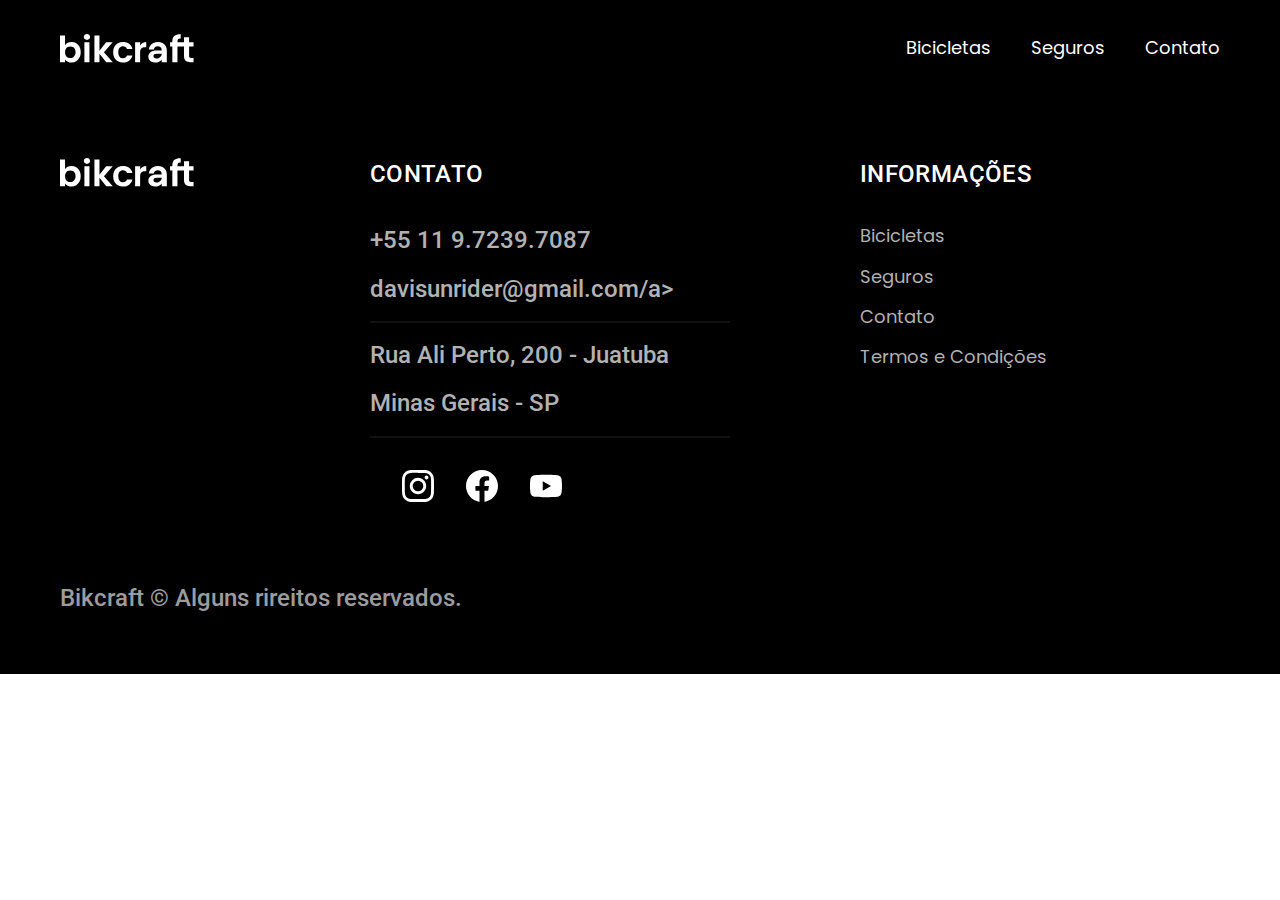
==== bicicletas.html @ 7c20a5f4 "add page bicicletas" ====
<!DOCTYPE html>
<html lang="pt-br">

<head>
  <meta charset="UTF-8">
  <meta name="viewport" content="width=device-width, initial-scale=1.0">
  <title>Bicicletas | Bikecraft</title>
  <meta name="description" content="Termos e Condições.">

  <link rel="stylesheet" href="./css/style.css">

  <link rel="preconnect" href="https://fonts.googleapis.com">
  <link rel="preconnect" href="https://fonts.gstatic.com" crossorigin>
  <link href="https://fonts.googleapis.com/css2?family=Poppins:wght@400;600&family=Roboto:wght@400;500&display=swap" rel="stylesheet">
  <link rel="preconnect" href="https://fonts.googleapis.com">
  <link rel="preconnect" href="https://fonts.gstatic.com" crossorigin>
  <link href="https://fonts.googleapis.com/css2?family=Antonio:wght@100..700&family=Merriweather:ital,wght@0,400;1,700&display=swap" rel="stylesheet">
</head>

<body>
  <header class="header-bg">
    <div class="header container">
      <a href="./">
        <img src="./img/bikcraft.svg" alt="Bikecraft">
      </a>
      <nav aria-label="primaria texto">
        <ul class="header-menu font-1-m cor-0">
          <li><a href="./bicicletas.html">Bicicletas</a></li>
          <li><a href="./seguros.html">Seguros</a></li>
          <li><a href="./contato.html">Contato</a></li>
        </ul>
      </nav>
    </div>
  </header>

  <main>

  </main>


  <footer class="footer-bg">
    <div class="footer container">
      <img src="./img/bikcraft.svg" alt="">
      <div class="footer-contato">
        <h3 class="font-2-l-b cor-0">Contato</h3>
        <ul class="cor-5 font-2-m">
          <li><a href="tel+5511927397087">+55 11 9.7239.7087</a></li>
          <li><a href="mailto:davisunrider@gmail.com">davisunrider@gmail.com/a></li>
          <li>Rua Ali Perto, 200 - Juatuba</li>
          <li>Minas Gerais - SP</li>
        </ul>
        <div class="footer-redes">
          <a href="./">
            <img src="./img/redes/instagram.svg" alt="Instagram">
          </a>
          <a href="./">
            <img src="./img/redes/facebook.svg" alt="Facebook">
          </a>
          <a href="./">
            <img src="./img/redes/youtube.svg" alt="YouTube">
          </a>
        </div>
      </div>
      <div class="footer-informacoes">
        <h3 class="font-2-l-b cor-0">Informações</h3>
        <nav>
          <ul class="font-1-m cor-5">
            <li><a href="./bicicletas.html">Bicicletas</a></li>
            <li><a href="./seguros.html">Seguros</a></li>
            <li><a href="./contato.html">Contato</a></li>
            <li><a href="./termos.html">Termos e Condições</a></li>
          </ul>
        </nav>
      </div>
      <p class="footer-copy font-2-m cor-6">Bikcraft © Alguns rireitos reservados.</p>
    </div>

  </footer>

</body>

</html>
---- css/style.css ----
@import "./global/global.css";
@import "./utilidades/tipografia.css";
@import "./utilidades/cores.css";

@import "./global/header.css";
@import "./global/footer.css";

/* Utilidades */
@import "./utilidades/componentes.css";

/* Home */
@import "./home/introducao.css";
@import "./home/tecnologia.css";
@import "./home/parceiros.css";
@import "./home/depoimento.css";

/* Bicicletas */
@import "./bicicletas/bicicletas-lista.css";

/* seguros */
@import "./seguros/seguros.css";

/* termos */
@import "./termos/termos.css";
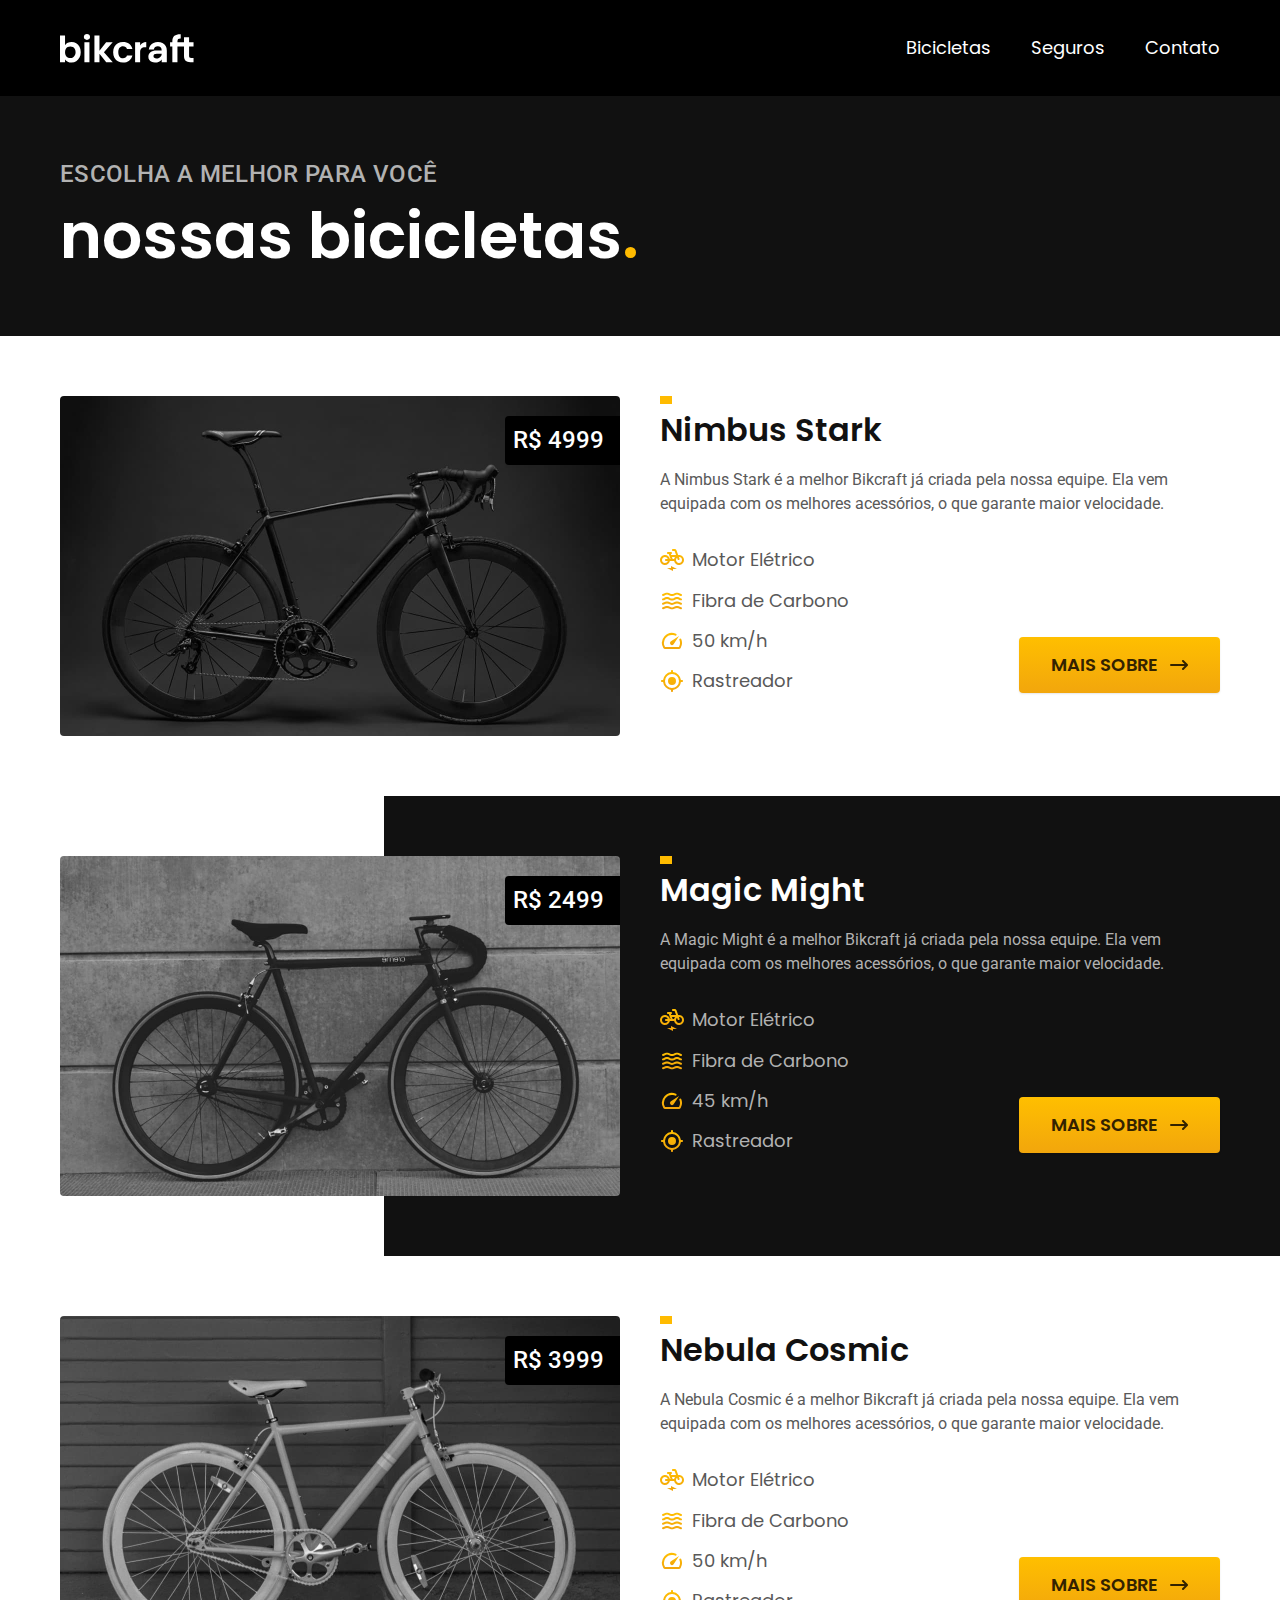
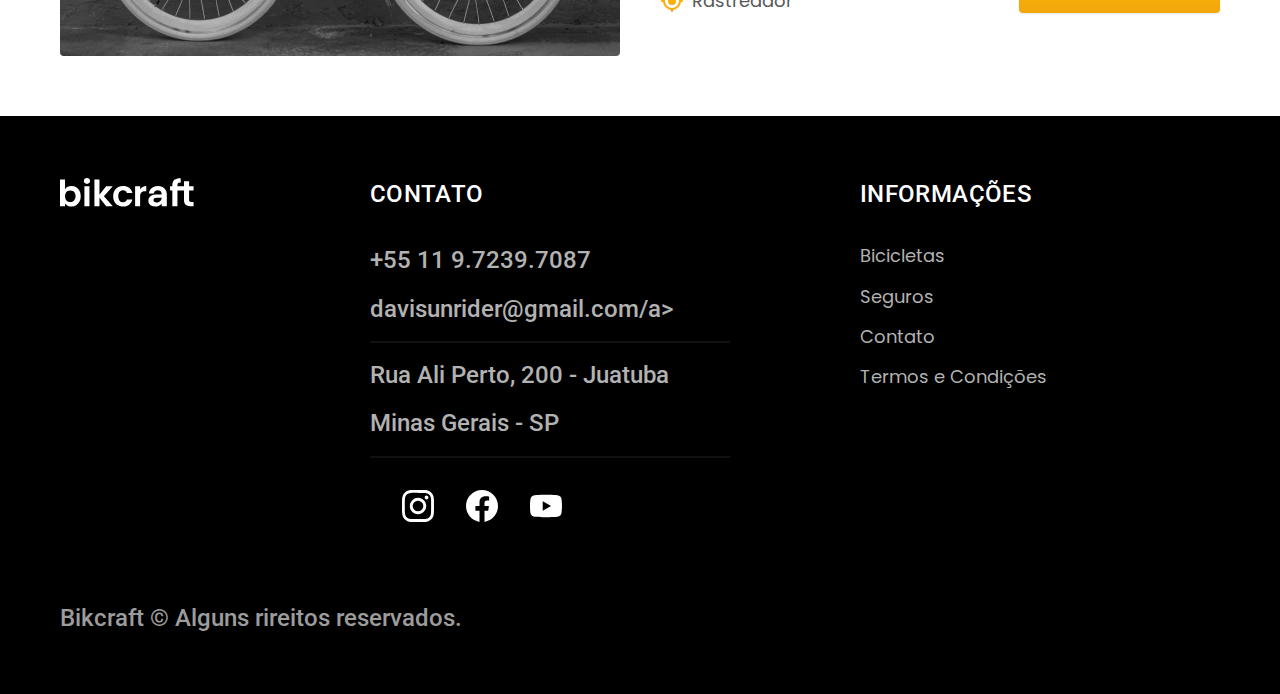
==== commit 9a7ca481: "add plage de bicicletas e add componente botao seta" ====
--- a/bicicletas.html
+++ b/bicicletas.html
@@ -4,7 +4,7 @@
 <head>
   <meta charset="UTF-8">
   <meta name="viewport" content="width=device-width, initial-scale=1.0">
-  <title>Bicicletas | Bikecraft</title>
+  <title>Termos e Condições | Bikecraft</title>
   <meta name="description" content="Termos e Condições.">
 
   <link rel="stylesheet" href="./css/style.css">
@@ -17,7 +17,7 @@
   <link href="https://fonts.googleapis.com/css2?family=Antonio:wght@100..700&family=Merriweather:ital,wght@0,400;1,700&display=swap" rel="stylesheet">
 </head>
 
-<body>
+<body id="bicicletas">
   <header class="header-bg">
     <div class="header container">
       <a href="./">
@@ -34,6 +34,104 @@
   </header>
 
   <main>
+    <div class="titulo-bg">
+      <div class="titulo container">
+        <p class="font-2-l-b cor-5">Escolha a melhor para você</p>
+        <h1 class="font-1-xxl cor-0">nossas bicicletas<span class="cor-p1">.</span></h1>
+      </div>
+    </div>
+
+    <div class="bicicletas container">
+      <div class="bicicletas-imagem">
+        <img src="./img/bicicletas/nimbus.jpg" alt="Bicicleta preta">
+        <span class="font-2-m cor-0">R$ 4999</span>
+      </div>
+      <div class="bicicletas-conteudo">
+        <h2 class="font-1-xl">Nimbus Stark</h2>
+        <p class="font-2-s cor-8">A Nimbus Stark é a melhor Bikcraft já criada pela nossa equipe. Ela vem equipada com os melhores acessórios, o que garante maior velocidade.</p>
+        <ul class="font-1-m cor-8">
+          <li>
+            <img src="./img/icones/eletrica.svg" alt="">
+            Motor Elétrico
+          </li>
+          <li>
+            <img src="./img/icones/carbono.svg" alt="">
+            Fibra de Carbono
+          </li>
+          <li>
+            <img src="./img/icones/velocidade.svg" alt="">
+            50 km/h
+          </li>
+          <li>
+            <img src="./img/icones/rastreador.svg" alt="">
+            Rastreador
+          </li>
+        </ul>
+        <a class="botao seta" href="./bicicletas/nimbus.html">Mais Sobre</a>
+      </div>
+    </div>
+
+    <div class="bicicletas-bg">
+      <div class="bicicletas container">
+        <div class="bicicletas-imagem">
+          <img src="./img/bicicletas/magic.jpg" alt="Bicicleta preta">
+          <span class="font-2-m cor-0">R$ 2499</span>
+        </div>
+        <div class="bicicletas-conteudo">
+          <h2 class="font-1-xl cor-0">Magic Might</h2>
+          <p class="font-2-s cor-5">A Magic Might é a melhor Bikcraft já criada pela nossa equipe. Ela vem equipada com os melhores acessórios, o que garante maior velocidade.</p>
+          <ul class="font-1-m cor-5">
+            <li>
+              <img src="./img/icones/eletrica.svg" alt="">
+              Motor Elétrico
+            </li>
+            <li>
+              <img src="./img/icones/carbono.svg" alt="">
+              Fibra de Carbono
+            </li>
+            <li>
+              <img src="./img/icones/velocidade.svg" alt="">
+              45 km/h
+            </li>
+            <li>
+              <img src="./img/icones/rastreador.svg" alt="">
+              Rastreador
+            </li>
+          </ul>
+          <a class="botao seta" href="./bicicletas/magic.html">Mais Sobre</a>
+        </div>
+      </div>
+    </div>
+
+    <div class="bicicletas container">
+      <div class="bicicletas-imagem">
+        <img src="./img/bicicletas/nebula.jpg" alt="Bicicleta preta">
+        <span class="font-2-m cor-0">R$ 3999</span>
+      </div>
+      <div class="bicicletas-conteudo">
+        <h2 class="font-1-xl">Nebula Cosmic</h2>
+        <p class="font-2-s cor-8">A Nebula Cosmic é a melhor Bikcraft já criada pela nossa equipe. Ela vem equipada com os melhores acessórios, o que garante maior velocidade.</p>
+        <ul class="font-1-m cor-8">
+          <li>
+            <img src="./img/icones/eletrica.svg" alt="">
+            Motor Elétrico
+          </li>
+          <li>
+            <img src="./img/icones/carbono.svg" alt="">
+            Fibra de Carbono
+          </li>
+          <li>
+            <img src="./img/icones/velocidade.svg" alt="">
+            50 km/h
+          </li>
+          <li>
+            <img src="./img/icones/rastreador.svg" alt="">
+            Rastreador
+          </li>
+        </ul>
+        <a class="botao seta" href="./bicicletas/nebula.html">Mais Sobre</a>
+      </div>
+    </div>
 
   </main>
 
--- a/css/style.css
+++ b/css/style.css
@@ -16,6 +16,7 @@
 
 /* Bicicletas */
 @import "./bicicletas/bicicletas-lista.css";
+@import "./bicicletas/bicicletas.css";
 
 /* seguros */
 @import "./seguros/seguros.css";
